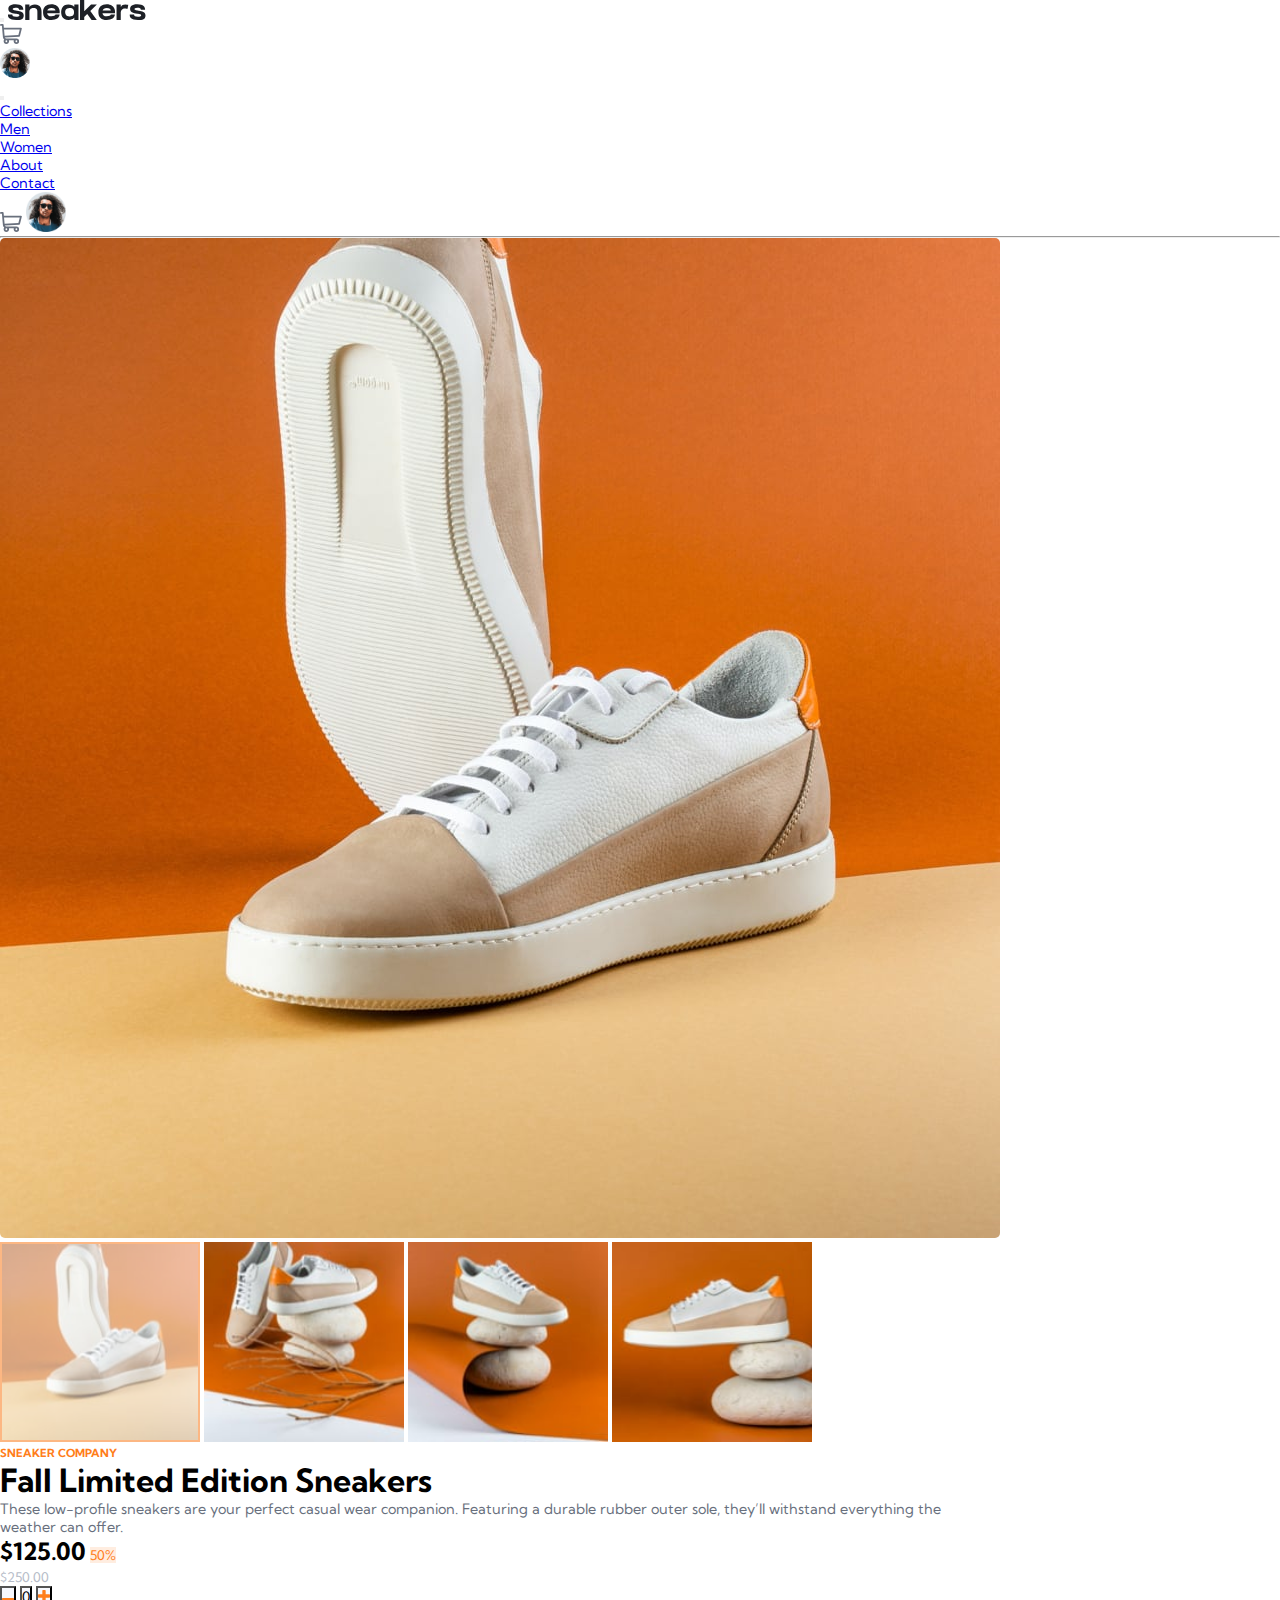
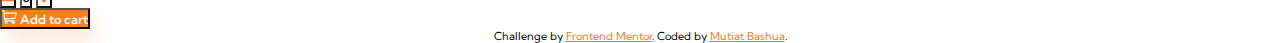
==== index.html @ 7d00f87e "updated" ====
<!DOCTYPE html>
<html lang="en">
  <head>
    <meta charset="UTF-8" />
    <meta name="viewport" content="width=device-width, initial-scale=1.0" />
    <!-- displays site properly based on user's device -->
    <link
      rel="icon"
      type="image/png"
      sizes="32x32"
      href="./images/favicon-32x32.png"
    />
    <title>Frontend Mentor | E-commerce product page</title>
    <link
      href="https://cdn.jsdelivr.net/npm/bootstrap@5.3.0-alpha1/dist/css/bootstrap.min.css"
      rel="stylesheet"
      integrity="sha384-GLhlTQ8iRABdZLl6O3oVMWSktQOp6b7In1Zl3/Jr59b6EGGoI1aFkw7cmDA6j6gD"
      crossorigin="anonymous"
    />
    <link rel="stylesheet" href="style.css" />
  </head>
  <body>
    <nav class="navbar navbar-expand-lg bg-body sticky-lg-top">
      <div class="container-fluid px-lg-5 mx-lg-5 ms-lg-5 pt-1 sticky-top">
        <button
          class="navbar-toggle btn-sm border-0 bg-white d-lg-none"
          type="button"
          data-bs-toggle="offcanvas"
          data-bs-target="#offcanvasNavbar"
          aria-controls="offcanvasNavbar"
        >
          <span class="navbar-toggler-icon"></span>
        </button>
        <a class="navbar-brand me-sm-3 mx-lg-5" href="#"
          ><img src="./images/logo.svg" alt=""
        /></a>
        <div class="imgcart d-lg-none d-sm-block d-xs-block">
          <img class="px-lg-3" src="./images/icon-cart.svg" alt="cart" />
        </div>
        <div class="imgcart d-lg-none d-sm-block d-xs-block">
          <img
            class="me-lg-5 mx-lg-4"
            src="./images/image-avatar.png"
            alt=""
            width="30px"
            height="30px"
          />
        </div>
        <div
          class="offcanvas offcanvas-start rewidth"
          tabindex="-1"
          id="offcanvasNavbar"
          aria-labelledby="offcanvasNavbarLabel"
        >
          <div class="offcanvas-body">
            <button
              type="button"
              data-bs-dismiss="offcanvas"
              class="btn-close d-lg-none"
              aria-label="Close"
            ></button>
            <ul class="navbar-nav justify-content-start flex-grow-1 pe-5 px-5">
              <li class="nav-item px-3">
                <a class="nav-link active" aria-current="page" href="#"
                  >Collections</a
                >
              </li>
              <li class="nav-item px-3">
                <a class="nav-link" href="#">Men</a>
              </li>
              <li class="nav-item px-3">
                <a class="nav-link" href="#">Women</a>
              </li>
              <li class="nav-item px-3">
                <a class="nav-link" href="#">About</a>
              </li>
              <li class="nav-item px-3">
                <a class="nav-link" href="#">Contact</a>
              </li>
            </ul>
            <div class="imgcart d-none d-lg-block">
              <img class="px-4" src="./images/icon-cart.svg" alt="cart" />
              <img
                class="me-5 mx-lg-4"
                src="./images/image-avatar.png"
                alt=""
                width="40px"
                height="40px"
              />
            </div>
          </div>
        </div>
      </div>
    </nav>
    <hr />
    <div
      class="card main mt-lg-5 my-lg-5 mx-lg-auto border-0 d-flex flex-grow-1 justify-content-lg-between"
      style="max-width: 1000px"
    >
      <div
        class="row g-0 my-lg-3 mx-0 d-flex flex-grow-1 justify-content-lg-between"
      >
        <div class="col-md-4 mx-lg-4 me-3 mt-md-0">
          <img
            src="./images/image-product-1.jpg"
            class="img-fluid straight"
            alt="..."
          />
          <div
            class="car d-flex justify-content-between my-3 d-none d-md-flex d-lg-flex"
          >
            <img
              class="rounded thumbnail active"
              src="./images/image-product-1-thumbnail.jpg"
              alt=""
            />
            <img
              class="rounded thumbnail"
              src="./images/image-product-2-thumbnail.jpg"
              alt=""
            />
            <img
              class="rounded thumbnail"
              src="./images/image-product-3-thumbnail.jpg"
              alt=""
            />
            <img
              class="rounded thumbnail"
              src="./images/image-product-4-thumbnail.jpg"
              alt=""
            />
          </div>
        </div>
        <div class="col-md-6 ms-lg-5 mx-lg-4">
          <div class="card-body ms-lg-5 ps-lg-5">
            <h6 class="orange">SNEAKER COMPANY</h6>
            <h1 class="card-title fs-sm-5 fw-bolder">
              Fall Limited Edition Sneakers
            </h1>
            <p class="card-text content mt-4">
              These low-profile sneakers are your perfect casual wear companion.
              Featuring a durable rubber outer sole, they’ll withstand
              everything the weather can offer.
            </p>
            <div
              class="flextext d-flex justify-content-between align-items-sm-between flex-lg-column flex-sm-row py-2"
            >
              <div>
                <span class="card-text dollar">$125.00</span>
                <small class="percent mx-2 px-2 rounded-1 align-self-center"
                  >50%</small
                >
              </div>
              <p>
                <small class="text-muted-dollar align-self-center"
                  >$250.00</small
                >
              </p>
            </div>

            <div
              class="btns d-grid gap-3 d-md-flex justify-content-md-between my-md-3"
            >
              <div class="btn-group" role="group" aria-label="Basic example">
                <button type="button" class="btn orange sign px-lg-3 py-sm-2">
                  <img src="./images/icon-minus.svg" alt="" />
                </button>
                <button type="button" class="btn sign px-lg-4 py-sm-2">
                  0
                </button>
                <button type="button" class="btn orange sign px-lg-3 py-sm-2">
                  <img src="./images/icon-plus.svg" alt="" />
                </button>
              </div>
              <button
                class="btn orange-bg px-md-5 py-sm-2 btn-lg mb-2"
                type="submit"
              >
                <img class="cart me-2" src="./images/icon-cart.svg" alt="" />
                Add to cart
              </button>
            </div>
          </div>
        </div>
      </div>
    </div>
    <div class="attribution">
      Challenge by
      <a href="https://www.frontendmentor.io?ref=challenge" target="_blank"
        >Frontend Mentor</a
      >. Coded by <a href="#">Mutiat Bashua</a>.
    </div>
    <script
      src="https://cdn.jsdelivr.net/npm/@popperjs/core@2.11.6/dist/umd/popper.min.js"
      integrity="sha384-oBqDVmMz9ATKxIep9tiCxS/Z9fNfEXiDAYTujMAeBAsjFuCZSmKbSSUnQlmh/jp3"
      crossorigin="anonymous"
    ></script>
    <script
      src="https://cdn.jsdelivr.net/npm/bootstrap@5.3.0-alpha1/dist/js/bootstrap.min.js"
      integrity="sha384-mQ93GR66B00ZXjt0YO5KlohRA5SY2XofN4zfuZxLkoj1gXtW8ANNCe9d5Y3eG5eD"
      crossorigin="anonymous"
    ></script>
  </body>
</html>
---- style.css ----
@import url("https://fonts.googleapis.com/css2?family=Kumbh+Sans:wght@100;200;300;400;500;600;700;800&display=swap");
* {
  padding: 0;
  margin: 0;
  box-sizing: border-box;
  font-family: "Kumbh Sans", sans-serif;
}
.orange {
  color: hsl(26, 100%, 55%);
  font-size: 0.7rem;
  font-weight: 700;
}
hr {
  margin: 0;
}
.straight {
  border: none;
  border-radius: 5px;
}
.percent {
  color: hsl(26, 100%, 55%);
  background-color: hsl(25, 100%, 94%);
}
.cart {
  filter: brightness(0) invert(100%) sepia(40%) saturate(80%);
  width: 15px;
}
/* .rewidth {
  width: 300px;
} */
.sign {
  background-color: hsl(223, 64%, 98%);
  font-size: 0.9rem;
}
.nav-item {
  font-size: 0.9rem;
}
.content {
  font-size: 0.9rem;
  color: hsl(220, 9%, 45%);
}
.text-muted-dollar {
  color: hsl(220, 14%, 75%);
}
.orange-bg {
  background-color: hsl(26, 100%, 55%);
  color: white;
  text-align: center;
  font-size: 0.8rem;
  box-shadow: 6px 12px 20px hsl(25, 87%, 91%);
  font-weight: 600;
}
.orange-bg:hover {
  background-color: hsl(26, 94%, 51%);
  color: white;
}
.dollar {
  font-weight: 700;
  font-size: 1.5rem;
}
.thumbnail {
  width: 20%;
}
.thumbnail.active {
  border: 2px solid hsl(26, 96%, 51%);
  opacity: 50%;
}
.attribution {
  font-size: 11px;
  text-align: center;
}
.attribution a {
  color: hsl(27, 92%, 52%);
}
@media screen and (max-width: 600px) {
  .straight {
    border-radius: 0;
  }
}
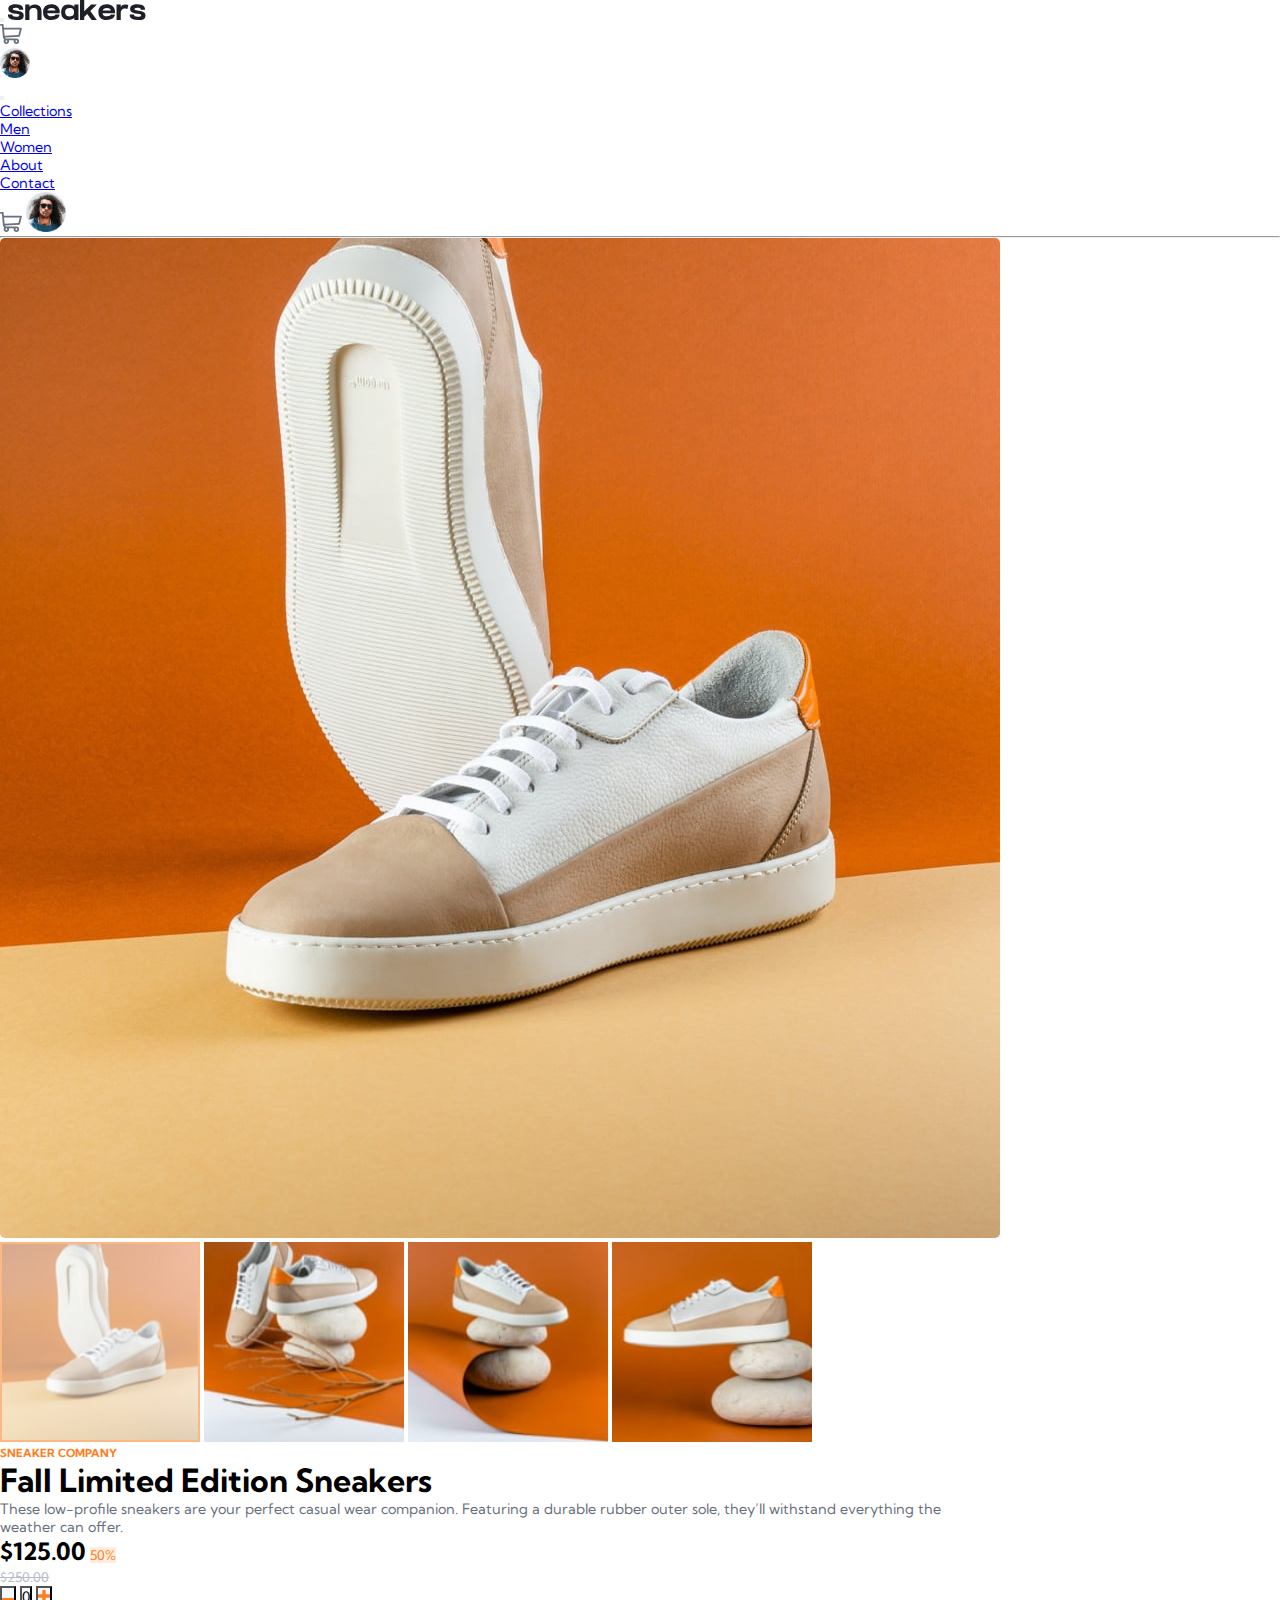
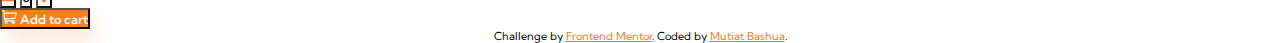
==== commit 086105c5: "added: cart option" ====
--- a/index.html
+++ b/index.html
@@ -20,8 +20,10 @@
     <link rel="stylesheet" href="style.css" />
   </head>
   <body>
-    <nav class="navbar navbar-expand-lg bg-body sticky-lg-top">
-      <div class="container-fluid px-lg-5 mx-lg-5 ms-lg-5 pt-1 sticky-top">
+    <nav class="navbar navbar-expand-lg bg-body sticky-top">
+      <div
+        class="container-fluid px-lg-3 mx-lg-1 mx-md-4 mx-xl-5 ms-xl-3 pt-1 pb-1"
+      >
         <button
           class="navbar-toggle btn-sm border-0 bg-white d-lg-none"
           type="button"
@@ -35,11 +37,20 @@
           ><img src="./images/logo.svg" alt=""
         /></a>
         <div class="imgcart d-lg-none d-sm-block d-xs-block">
-          <img class="px-lg-3" src="./images/icon-cart.svg" alt="cart" />
+          <img
+            class="px-lg-3 cartt"
+            onclick="modal()"
+            src="./images/icon-cart.svg"
+            alt="cart"
+          />
+          <span
+            class="position-absolute translate-middle badge rounded-pill update hiden"
+            >0
+          </span>
         </div>
         <div class="imgcart d-lg-none d-sm-block d-xs-block">
           <img
-            class="me-lg-5 mx-lg-4"
+            class="me-lg-5 mx-lg-4 profile"
             src="./images/image-avatar.png"
             alt=""
             width="30px"
@@ -79,9 +90,17 @@
               </li>
             </ul>
             <div class="imgcart d-none d-lg-block">
-              <img class="px-4" src="./images/icon-cart.svg" alt="cart" />
               <img
-                class="me-5 mx-lg-4"
+                class="px-4 cartt"
+                onclick="modal()"
+                src="./images/icon-cart.svg"
+                alt="cart"
+              /><span
+                class="position-absolute mt-lg-2 me-lg-5 translate-middle badge rounded-pill update hiden"
+                >0
+              </span>
+              <img
+                class="me-5 mx-lg-4 profile"
                 src="./images/image-avatar.png"
                 alt=""
                 width="40px"
@@ -93,14 +112,52 @@
       </div>
     </nav>
     <hr />
+    <!-- Modal -->
+    <div id="md">
+      <div
+        class="modal-dialog mx-1 px-lg-3 py-2 px-sm-2 px-md-3 border-1 rounded-2 hide"
+        id="popcart"
+      >
+        <div class="modal-content">
+          <div class="modal-header">
+            <h6 class="modal-title">Cart</h6>
+            <hr />
+            <button
+              type="button"
+              class="btn-close"
+              data-bs-dismiss="modal-dialog"
+              aria-label="Close"
+            ></button>
+          </div>
+          <p class="empty">Cart is empty</p>
+          <div class="modbody cartbody">
+            <div class="cartdeets my-2">
+              <img
+                src="./images/image-product-1-thumbnail.jpg"
+                class="cartimg rounded-1"
+                alt=""
+              />
+              <p>
+                Fall Limited Edition Sneakers <span>$125.00</span> x 3
+                <bold class="bold">$375.00</bold>
+              </p>
+              <img src="./images/icon-delete.svg" alt="" />
+            </div>
+            <button type="button" class="btn cartbtn mx-auto d-flex mt-1">
+              Check out
+            </button>
+          </div>
+        </div>
+      </div>
+    </div>
     <div
-      class="card main mt-lg-5 my-lg-5 mx-lg-auto border-0 d-flex flex-grow-1 justify-content-lg-between"
+      class="card main mt-lg-5 my-lg-5 mx-lg-auto border-0 d-flex justify-content-lg-between"
       style="max-width: 1000px"
     >
       <div
-        class="row g-0 my-lg-3 mx-0 d-flex flex-grow-1 justify-content-lg-between"
+        class="row g-0 my-lg-3 mx-0 d-flex justify-content-lg-between mx-md-5 my-md-5"
       >
-        <div class="col-md-4 mx-lg-4 me-3 mt-md-0">
+        <div class="col-md-4 mx-lg-4 me-3 mt-sm-0 my-md-3 mx-md-4">
           <img
             src="./images/image-product-1.jpg"
             class="img-fluid straight"
@@ -131,22 +188,22 @@
             />
           </div>
         </div>
-        <div class="col-md-6 ms-lg-5 mx-lg-4">
+        <div class="col-md-6 ms-lg-5 mx-lg-4 mx-md-4 flex-grow-1">
           <div class="card-body ms-lg-5 ps-lg-5">
             <h6 class="orange">SNEAKER COMPANY</h6>
-            <h1 class="card-title fs-sm-5 fw-bolder">
+            <h1 class="card-title fs-sm-5 fw-bolder fs-md-6">
               Fall Limited Edition Sneakers
             </h1>
-            <p class="card-text content mt-4">
+            <p class="card-text content mt-4 mt-md-2 fs-md-6">
               These low-profile sneakers are your perfect casual wear companion.
               Featuring a durable rubber outer sole, they’ll withstand
               everything the weather can offer.
             </p>
             <div
-              class="flextext d-flex justify-content-between align-items-sm-between flex-lg-column flex-sm-row py-2"
+              class="flextext d-flex justify-content-between align-items-sm-between flex-lg-column flex-sm-row py-lg-2"
             >
               <div>
-                <span class="card-text dollar">$125.00</span>
+                <span class="card-text dollar fs-md-6">$125.00</span>
                 <small class="percent mx-2 px-2 rounded-1 align-self-center"
                   >50%</small
                 >
@@ -159,21 +216,34 @@
             </div>
 
             <div
-              class="btns d-grid gap-3 d-md-flex justify-content-md-between my-md-3"
+              class="btns d-grid gap-3 d-md-flex justify-content-sm-between my-md-2 my-sm-3 mt-sm-2"
             >
-              <div class="btn-group" role="group" aria-label="Basic example">
-                <button type="button" class="btn orange sign px-lg-3 py-sm-2">
+              <div
+                class="btn-group mt-sm-2"
+                role="group"
+                aria-label="Basic example"
+              >
+                <button
+                  type="button"
+                  class="btn minus orange sign px-lg-3 py-sm-2"
+                  onclick=""
+                >
                   <img src="./images/icon-minus.svg" alt="" />
                 </button>
-                <button type="button" class="btn sign px-lg-4 py-sm-2">
+                <button type="button" class="btn zero sign px-lg-4 py-sm-2">
                   0
                 </button>
-                <button type="button" class="btn orange sign px-lg-3 py-sm-2">
+                <button
+                  type="button"
+                  class="btn plus orange sign px-lg-3 py-sm-2"
+                  onclick=""
+                >
                   <img src="./images/icon-plus.svg" alt="" />
                 </button>
               </div>
               <button
                 class="btn orange-bg px-md-5 py-sm-2 btn-lg mb-2"
+                onclick="addCart()"
                 type="submit"
               >
                 <img class="cart me-2" src="./images/icon-cart.svg" alt="" />
@@ -188,8 +258,10 @@
       Challenge by
       <a href="https://www.frontendmentor.io?ref=challenge" target="_blank"
         >Frontend Mentor</a
-      >. Coded by <a href="#">Mutiat Bashua</a>.
+      >. Coded by
+      <a href="https://github.com/MutiatBash" target="_blank">Mutiat Bashua</a>.
     </div>
+    <script src="index.js"></script>
     <script
       src="https://cdn.jsdelivr.net/npm/@popperjs/core@2.11.6/dist/umd/popper.min.js"
       integrity="sha384-oBqDVmMz9ATKxIep9tiCxS/Z9fNfEXiDAYTujMAeBAsjFuCZSmKbSSUnQlmh/jp3"
--- a/style.css
+++ b/style.css
@@ -31,9 +31,15 @@
 .sign {
   background-color: hsl(223, 64%, 98%);
   font-size: 0.9rem;
+  cursor: pointer;
 }
 .nav-item {
   font-size: 0.9rem;
+  cursor: pointer;
+}
+.nav-item:hover {
+  border-bottom: 2px solid hsl(26, 100%, 55%);
+  /* margin-bottom: 0; */
 }
 .content {
   font-size: 0.9rem;
@@ -41,6 +47,7 @@
 }
 .text-muted-dollar {
   color: hsl(220, 14%, 75%);
+  text-decoration: line-through;
 }
 .orange-bg {
   background-color: hsl(26, 100%, 55%);
@@ -49,6 +56,7 @@
   font-size: 0.8rem;
   box-shadow: 6px 12px 20px hsl(25, 87%, 91%);
   font-weight: 600;
+  cursor: pointer;
 }
 .orange-bg:hover {
   background-color: hsl(26, 94%, 51%);
@@ -60,11 +68,85 @@
 }
 .thumbnail {
   width: 20%;
+  cursor: pointer;
 }
 .thumbnail.active {
   border: 2px solid hsl(26, 96%, 51%);
   opacity: 50%;
 }
+/* #md {
+  position: relative;
+} */
+#popcart {
+  background-color: white;
+  position: fixed;
+  z-index: 1;
+  top: 4rem;
+  right: 6rem;
+  width: 22%;
+  height: 200px;
+  box-shadow: 3px 10px 23px hsla(16, 6%, 64%, 0.356);
+}
+.hide,
+.hiden,
+.modbody {
+  display: none;
+}
+.cartt,
+.profile {
+  cursor: pointer;
+}
+.profile:hover {
+  border-radius: 50%;
+  border: 2px solid hsl(26, 96%, 51%);
+}
+.empty {
+  text-align: center;
+  display: block;
+  margin: 2.5rem auto;
+}
+.modal-header {
+  border-bottom: 1px solid rgba(128, 128, 128, 0.548);
+  padding: 0.5rem 0;
+  margin: 0;
+}
+.cartbtn,
+.carts {
+  background-color: hsl(26, 100%, 55%);
+  color: white;
+  padding: 0.6rem 6.3rem;
+  font-size: 0.8rem;
+  font-weight: 600;
+  display: inline-flex;
+  cursor: pointer;
+}
+.cartimg {
+  width: 15%;
+  height: auto;
+}
+.update {
+  background-color: hsl(26, 100%, 55%);
+  color: white;
+  /* display: none; */
+}
+.bold {
+  font-weight: 700;
+}
+.cartdeets {
+  display: flex;
+  justify-content: space-between;
+  align-items: center;
+}
+.cartdeets p {
+  font-size: 0.8rem;
+  padding-top: 0.5rem;
+  padding-left: 0.8rem;
+}
+.cartbtn:hover {
+  color: hsl(26, 96%, 50%);
+  background-color: white;
+  border: 1px solid hsl(26, 96%, 50%);
+}
 .attribution {
   font-size: 11px;
   text-align: center;
@@ -72,8 +154,58 @@
 .attribution a {
   color: hsl(27, 92%, 52%);
 }
+@media screen and (max-width: 1200px) {
+  #popcart {
+    top: 4rem;
+    right: 4rem;
+    width: 28%;
+    height: 190px;
+  }
+  .cartbtn {
+    padding: 0.6rem 5.8rem;
+  }
+}
+@media screen and (max-width: 800px) {
+  #popcart {
+    top: 4rem;
+    right: 3rem;
+    width: 32%;
+    height: 170px;
+  }
+  .modal-title {
+    font-size: 0.8rem;
+  }
+  .cartbtn {
+    padding: 0.6rem 5rem;
+    font-size: 0.6rem;
+  }
+  .cartdeets p {
+    font-size: 0.7rem;
+  }
+}
+
 @media screen and (max-width: 600px) {
   .straight {
     border-radius: 0;
   }
-}
+  #popcart {
+    top: 4rem;
+    left: 1rem;
+    width: 89%;
+    height: 200px;
+    padding: 0.6rem 1.2rem;
+  }
+  .modal-title {
+    font-size: 1.1rem;
+  }
+  .cartbtn {
+    padding: 0.6rem 7rem;
+    font-size: 0.7rem;
+    display: flex;
+    flex-grow: 1;
+    /* margin: 0.8rem; */
+  }
+  .cartdeets p {
+    font-size: 0.9rem;
+  }
+}
